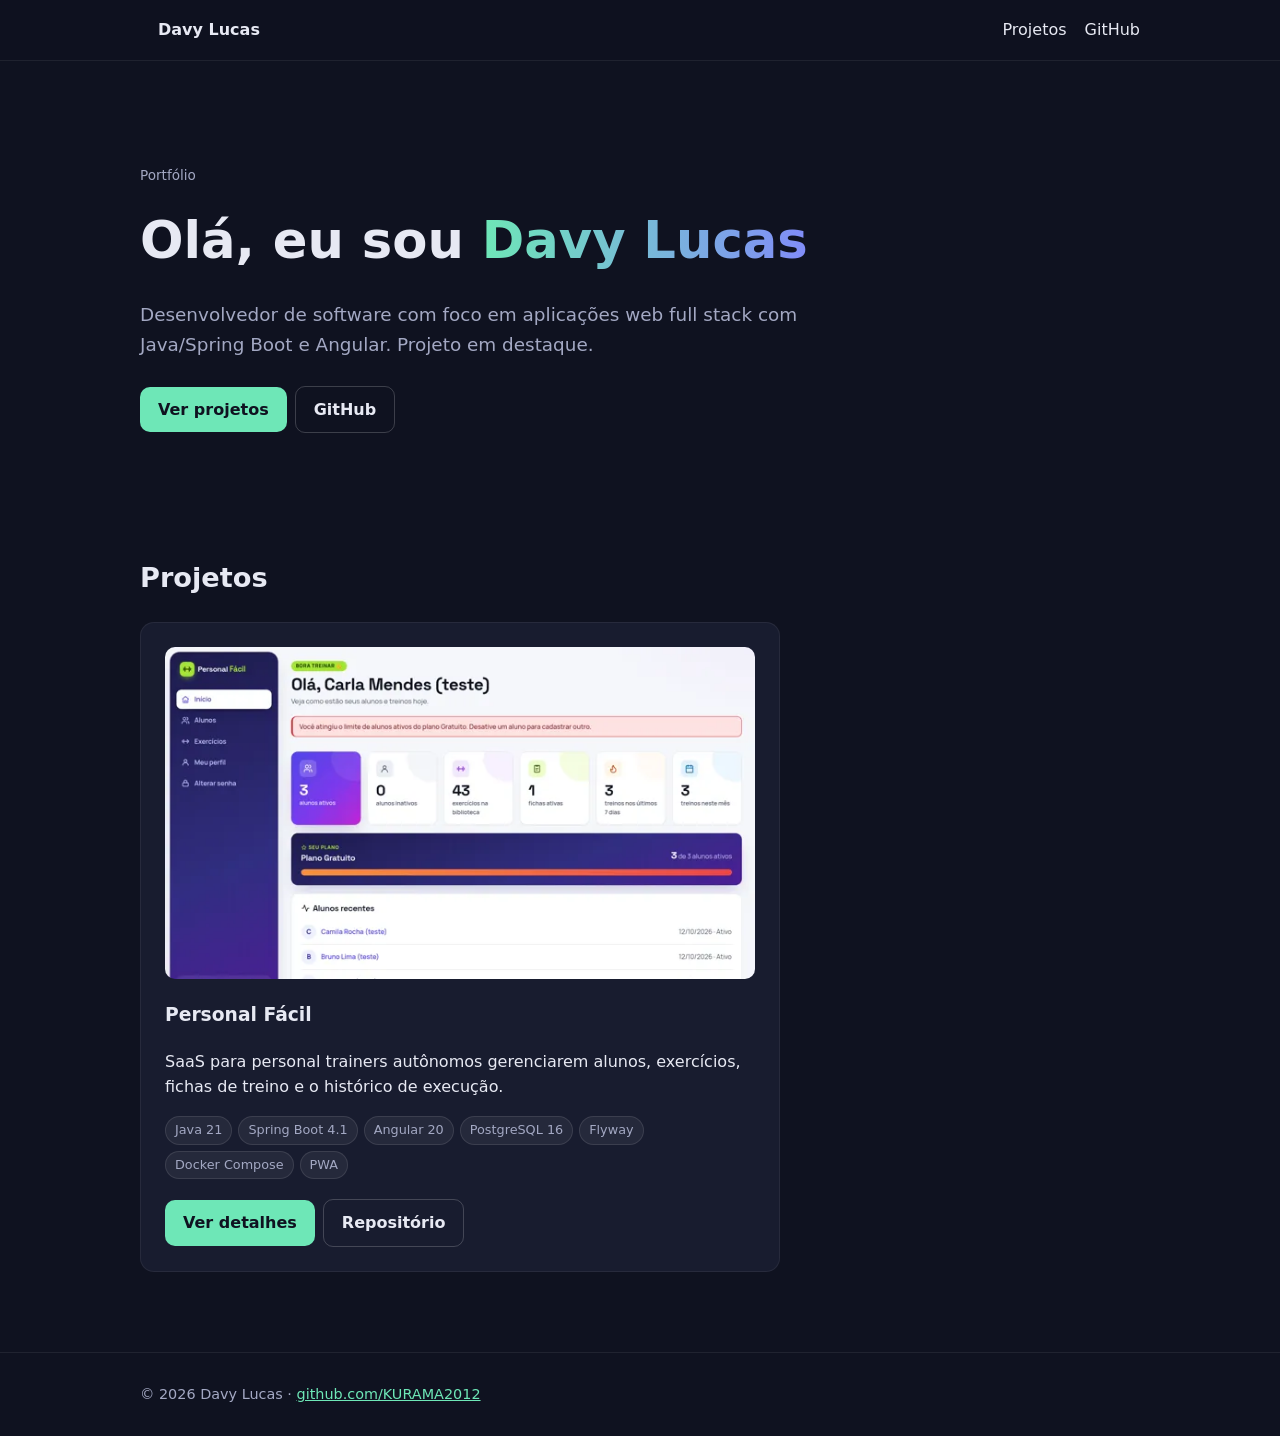
==== index.html @ f2d45387 "Portfólio: página inicial e projeto Personal Fácil" ====
<!doctype html><html lang="pt-BR"><head><meta charset="utf-8"><meta name="viewport" content="width=device-width,initial-scale=1"><title>Davy Lucas — Portfólio</title><meta name="description" content="Portfólio de projetos de Davy Lucas"><link rel="stylesheet" href="assets/style.css"></head><body><header class="nav"><div class="wrap"><a class="brand" href="index.html">Davy Lucas</a><nav><a href="index.html#projetos">Projetos</a><a href="https://github.com/KURAMA2012" target="_blank" rel="noopener">GitHub</a></nav></div></header><main class="wrap">
<div class="hero"><p class="note">Portfólio</p><h1>Olá, eu sou <span class="grad">Davy Lucas</span></h1>
<p class="lead">Desenvolvedor de software com foco em aplicações web full stack com Java/Spring Boot e Angular. Projeto em destaque.</p>
<a class="btn" href="#projetos">Ver projetos</a><a class="btn ghost" href="https://github.com/KURAMA2012" target="_blank" rel="noopener">GitHub</a></div>
<section id="projetos"><h2>Projetos</h2><div class="grid single">
<article class="card"><img class="thumb" src="assets/img/personal-facil/thumb-painel.webp" alt="Painel do Personal Fácil com indicadores de alunos e treinos" loading="lazy"><h3>Personal Fácil</h3><p>SaaS para personal trainers autônomos gerenciarem alunos, exercícios, fichas de treino e o histórico de execução.</p>
<div class="tags"><span>Java 21</span><span>Spring Boot 4.1</span><span>Angular 20</span><span>PostgreSQL 16</span><span>Flyway</span><span>Docker Compose</span><span>PWA</span></div>
<a class="btn" href="personal-facil.html">Ver detalhes</a><a class="btn ghost" href="https://github.com/KURAMA2012/personal-facil" target="_blank" rel="noopener">Repositório</a></article>
</div></section></main>
<footer><div class="wrap">© <span id="y"></span> Davy Lucas · <a href="https://github.com/KURAMA2012">github.com/KURAMA2012</a></div></footer><script>document.getElementById("y").textContent=new Date().getFullYear()</script></body></html>
---- assets/style.css ----
:root{--bg:#0f1220;--card:#181c2f;--txt:#e7e9f3;--mut:#a3a8c3;--acc:#6ee7b7;--acc2:#818cf8;--r:14px}
*{box-sizing:border-box}body{margin:0;font-family:system-ui,-apple-system,"Segoe UI",Roboto,sans-serif;background:var(--bg);color:var(--txt);line-height:1.6}
a{color:var(--acc)}.wrap{max-width:1040px;margin:0 auto;padding:0 20px}
header.nav{position:sticky;top:0;background:#0f1220e6;backdrop-filter:blur(6px);border-bottom:1px solid #ffffff12;z-index:5}
header.nav .wrap{display:flex;justify-content:space-between;align-items:center;height:60px}header.nav a{color:var(--txt);text-decoration:none;margin-left:18px}
.brand{font-weight:700}.hero{padding:90px 0 60px}.hero h1{font-size:clamp(2rem,5vw,3.2rem);margin:0 0 10px}
.grad{background:linear-gradient(90deg,var(--acc),var(--acc2));-webkit-background-clip:text;color:transparent}
.lead{color:var(--mut);font-size:1.15rem;max-width:680px}.btn{display:inline-block;padding:10px 18px;border-radius:10px;background:var(--acc);color:#0f1220;font-weight:600;text-decoration:none;margin:8px 8px 0 0}
.btn.ghost{background:transparent;color:var(--txt);border:1px solid #ffffff30}
section{padding:40px 0}h2{font-size:1.7rem}.grid{display:grid;grid-template-columns:repeat(auto-fit,minmax(300px,1fr));gap:22px}
.card{background:var(--card);border:1px solid #ffffff10;border-radius:var(--r);padding:24px}.card h3{margin-top:0}
.tags{display:flex;flex-wrap:wrap;gap:6px;margin:12px 0}.tags span{font-size:.8rem;background:#ffffff0f;border:1px solid #ffffff1a;padding:3px 9px;border-radius:99px;color:var(--mut)}
ul.feat li{margin:4px 0}.ph{border:2px dashed #ffffff40;border-radius:var(--r);min-height:200px;display:flex;align-items:center;justify-content:center;color:var(--mut);text-align:center;padding:16px}
.shots{display:grid;grid-template-columns:repeat(auto-fit,minmax(260px,1fr));gap:16px}
footer{border-top:1px solid #ffffff12;padding:30px 0;color:var(--mut);font-size:.9rem;margin-top:40px}
table{border-collapse:collapse;width:100%}td{padding:8px;border-bottom:1px solid #ffffff12;vertical-align:top}td:first-child{color:var(--mut);width:160px}
.note{font-size:.85rem;color:var(--mut)}
.shot{margin:0}.shot img{width:100%;border-radius:10px;border:1px solid #ffffff1a;display:block;max-height:520px;object-fit:cover;object-position:top}.shot figcaption{color:var(--mut);font-size:.85rem;margin-top:6px}.thumb{width:100%;aspect-ratio:16/9;object-fit:cover;object-position:top left;border-radius:10px;margin-bottom:14px}
.grid.single{grid-template-columns:minmax(0,640px)}
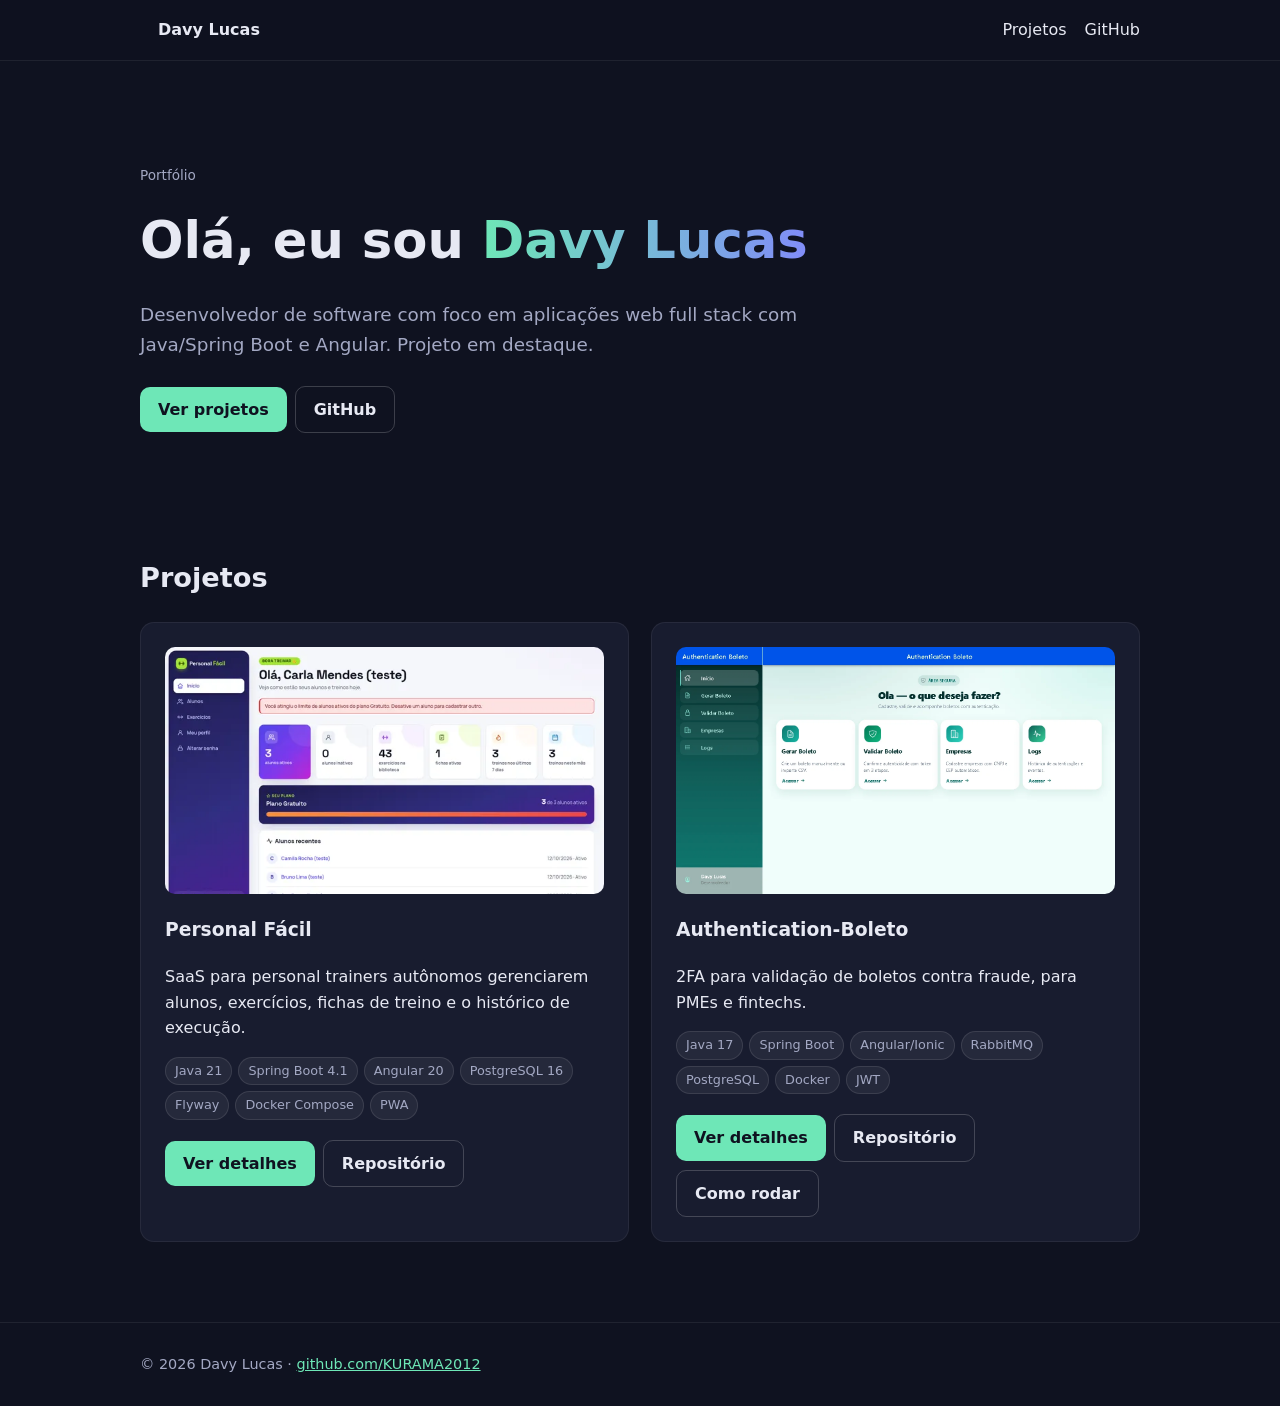
==== commit f78a1e2e: "feat: adiciona projeto Authentication-Boleto ao portfólio" ====
--- a/index.html
+++ b/index.html
@@ -2,9 +2,11 @@
 <div class="hero"><p class="note">Portfólio</p><h1>Olá, eu sou <span class="grad">Davy Lucas</span></h1>
 <p class="lead">Desenvolvedor de software com foco em aplicações web full stack com Java/Spring Boot e Angular. Projeto em destaque.</p>
 <a class="btn" href="#projetos">Ver projetos</a><a class="btn ghost" href="https://github.com/KURAMA2012" target="_blank" rel="noopener">GitHub</a></div>
-<section id="projetos"><h2>Projetos</h2><div class="grid single">
+<section id="projetos"><h2>Projetos</h2><div class="grid">
 <article class="card"><img class="thumb" src="assets/img/personal-facil/thumb-painel.webp" alt="Painel do Personal Fácil com indicadores de alunos e treinos" loading="lazy"><h3>Personal Fácil</h3><p>SaaS para personal trainers autônomos gerenciarem alunos, exercícios, fichas de treino e o histórico de execução.</p>
 <div class="tags"><span>Java 21</span><span>Spring Boot 4.1</span><span>Angular 20</span><span>PostgreSQL 16</span><span>Flyway</span><span>Docker Compose</span><span>PWA</span></div>
 <a class="btn" href="personal-facil.html">Ver detalhes</a><a class="btn ghost" href="https://github.com/KURAMA2012/personal-facil" target="_blank" rel="noopener">Repositório</a></article>
-</div></section></main>
+<article class="card"><img class="thumb" src="assets/img/authentication-boleto/02-home.webp" alt="Tela inicial do Authentication-Boleto" loading="lazy"><h3>Authentication-Boleto</h3><p>2FA para validação de boletos contra fraude, para PMEs e fintechs.</p>
+<div class="tags"><span>Java 17</span><span>Spring Boot</span><span>Angular/Ionic</span><span>RabbitMQ</span><span>PostgreSQL</span><span>Docker</span><span>JWT</span></div>
+<a class="btn" href="authentication-boleto.html">Ver detalhes</a><a class="btn ghost" href="https://github.com/KURAMA2012/Authentication-Boleto" target="_blank" rel="noopener">Repositório</a><a class="btn ghost" href="https://github.com/KURAMA2012/Authentication-Boleto#-como-rodar-docker" target="_blank" rel="noopener">Como rodar</a></article></div></section></main>
 <footer><div class="wrap">© <span id="y"></span> Davy Lucas · <a href="https://github.com/KURAMA2012">github.com/KURAMA2012</a></div></footer><script>document.getElementById("y").textContent=new Date().getFullYear()</script></body></html>
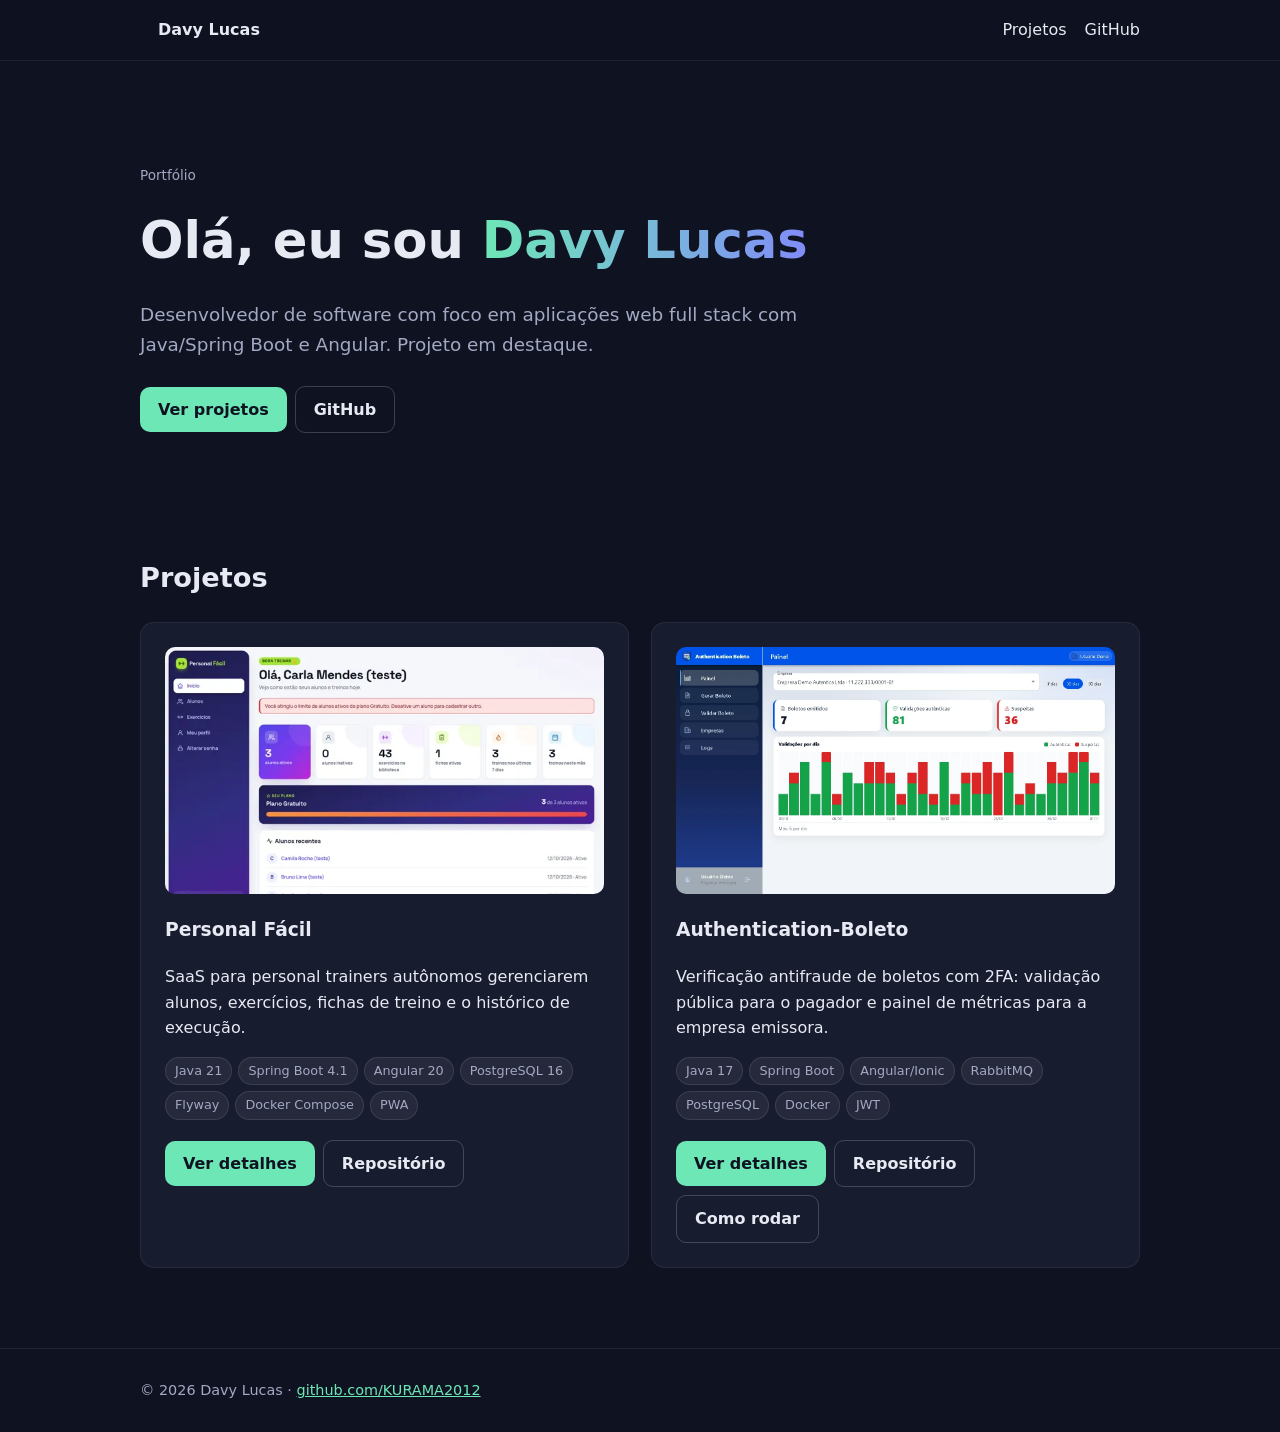
==== commit 784c44ed: "feat: atualiza projeto Authentication-Boleto com personas, destaques técnicos e 11 telas" ====
--- a/index.html
+++ b/index.html
@@ -6,7 +6,7 @@
 <article class="card"><img class="thumb" src="assets/img/personal-facil/thumb-painel.webp" alt="Painel do Personal Fácil com indicadores de alunos e treinos" loading="lazy"><h3>Personal Fácil</h3><p>SaaS para personal trainers autônomos gerenciarem alunos, exercícios, fichas de treino e o histórico de execução.</p>
 <div class="tags"><span>Java 21</span><span>Spring Boot 4.1</span><span>Angular 20</span><span>PostgreSQL 16</span><span>Flyway</span><span>Docker Compose</span><span>PWA</span></div>
 <a class="btn" href="personal-facil.html">Ver detalhes</a><a class="btn ghost" href="https://github.com/KURAMA2012/personal-facil" target="_blank" rel="noopener">Repositório</a></article>
-<article class="card"><img class="thumb" src="assets/img/authentication-boleto/02-home.webp" alt="Tela inicial do Authentication-Boleto" loading="lazy"><h3>Authentication-Boleto</h3><p>2FA para validação de boletos contra fraude, para PMEs e fintechs.</p>
+<article class="card"><img class="thumb" src="assets/img/authentication-boleto/06-painel-empresa.webp" alt="Painel da empresa emissora no Authentication-Boleto com métricas de validações autênticas e suspeitas" loading="lazy"><h3>Authentication-Boleto</h3><p>Verificação antifraude de boletos com 2FA: validação pública para o pagador e painel de métricas para a empresa emissora.</p>
 <div class="tags"><span>Java 17</span><span>Spring Boot</span><span>Angular/Ionic</span><span>RabbitMQ</span><span>PostgreSQL</span><span>Docker</span><span>JWT</span></div>
 <a class="btn" href="authentication-boleto.html">Ver detalhes</a><a class="btn ghost" href="https://github.com/KURAMA2012/Authentication-Boleto" target="_blank" rel="noopener">Repositório</a><a class="btn ghost" href="https://github.com/KURAMA2012/Authentication-Boleto#-como-rodar-docker" target="_blank" rel="noopener">Como rodar</a></article></div></section></main>
 <footer><div class="wrap">© <span id="y"></span> Davy Lucas · <a href="https://github.com/KURAMA2012">github.com/KURAMA2012</a></div></footer><script>document.getElementById("y").textContent=new Date().getFullYear()</script></body></html>
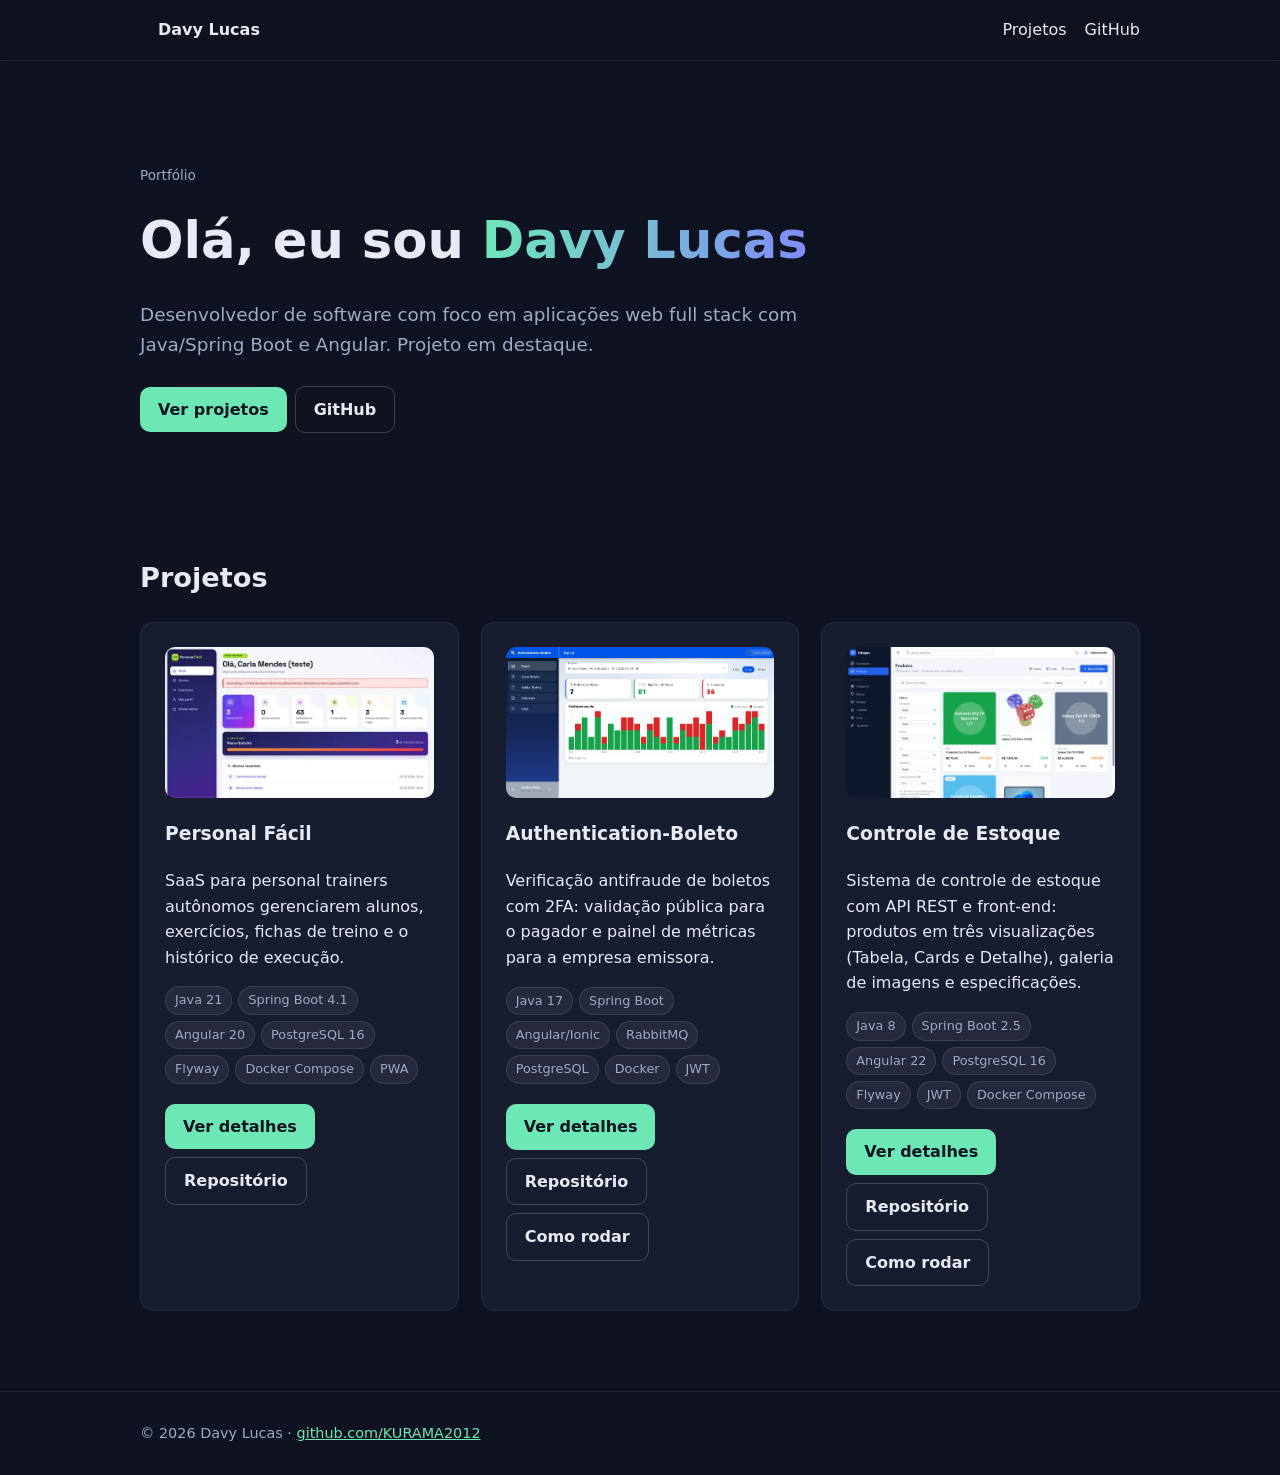
==== commit f08579fa: "feat: adiciona projeto Controle de Estoque ao portfólio" ====
--- a/index.html
+++ b/index.html
@@ -8,5 +8,8 @@
 <a class="btn" href="personal-facil.html">Ver detalhes</a><a class="btn ghost" href="https://github.com/KURAMA2012/personal-facil" target="_blank" rel="noopener">Repositório</a></article>
 <article class="card"><img class="thumb" src="assets/img/authentication-boleto/06-painel-empresa.webp" alt="Painel da empresa emissora no Authentication-Boleto com métricas de validações autênticas e suspeitas" loading="lazy"><h3>Authentication-Boleto</h3><p>Verificação antifraude de boletos com 2FA: validação pública para o pagador e painel de métricas para a empresa emissora.</p>
 <div class="tags"><span>Java 17</span><span>Spring Boot</span><span>Angular/Ionic</span><span>RabbitMQ</span><span>PostgreSQL</span><span>Docker</span><span>JWT</span></div>
-<a class="btn" href="authentication-boleto.html">Ver detalhes</a><a class="btn ghost" href="https://github.com/KURAMA2012/Authentication-Boleto" target="_blank" rel="noopener">Repositório</a><a class="btn ghost" href="https://github.com/KURAMA2012/Authentication-Boleto#-como-rodar-docker" target="_blank" rel="noopener">Como rodar</a></article></div></section></main>
+<a class="btn" href="authentication-boleto.html">Ver detalhes</a><a class="btn ghost" href="https://github.com/KURAMA2012/Authentication-Boleto" target="_blank" rel="noopener">Repositório</a><a class="btn ghost" href="https://github.com/KURAMA2012/Authentication-Boleto#-como-rodar-docker" target="_blank" rel="noopener">Como rodar</a></article>
+<article class="card"><img class="thumb" src="assets/img/controle-de-estoque/thumb-cards.webp" alt="Listagem de produtos em cards no Controle de Estoque, com foto, preço e status" loading="lazy"><h3>Controle de Estoque</h3><p>Sistema de controle de estoque com API REST e front-end: produtos em três visualizações (Tabela, Cards e Detalhe), galeria de imagens e especificações.</p>
+<div class="tags"><span>Java 8</span><span>Spring Boot 2.5</span><span>Angular 22</span><span>PostgreSQL 16</span><span>Flyway</span><span>JWT</span><span>Docker Compose</span></div>
+<a class="btn" href="controle-de-estoque.html">Ver detalhes</a><a class="btn ghost" href="https://github.com/KURAMA2012/Controle-de-estoque" target="_blank" rel="noopener">Repositório</a><a class="btn ghost" href="https://github.com/KURAMA2012/Controle-de-estoque#início-rápido-docker-compose" target="_blank" rel="noopener">Como rodar</a></article></div></section></main>
 <footer><div class="wrap">© <span id="y"></span> Davy Lucas · <a href="https://github.com/KURAMA2012">github.com/KURAMA2012</a></div></footer><script>document.getElementById("y").textContent=new Date().getFullYear()</script></body></html>
